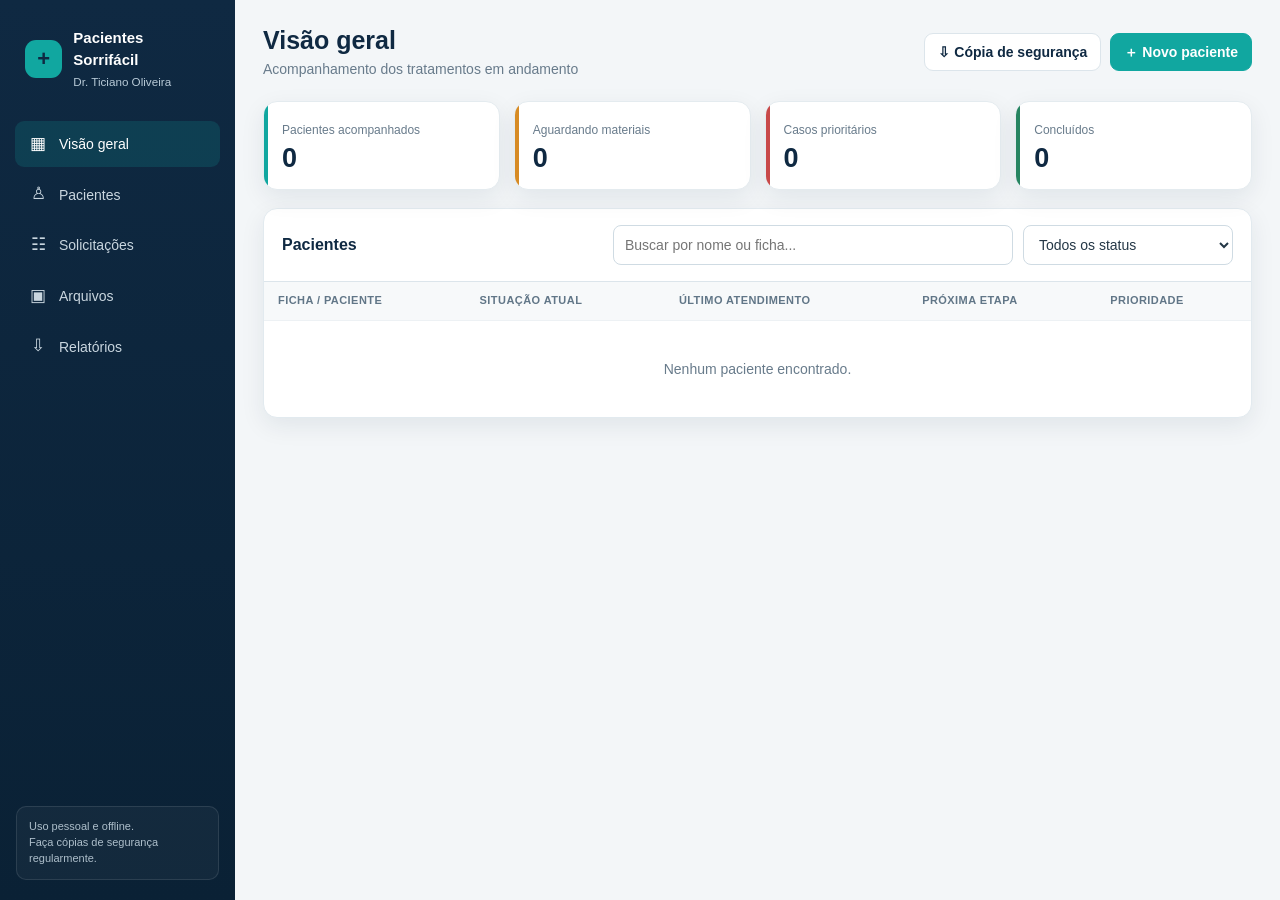
==== index.html @ cc0ac741 "Atualização Pastas separadas e organizadas" ====
<!DOCTYPE html>
<html lang="pt-BR">
<head>
  <meta charset="UTF-8">
  <meta name="viewport" content="width=device-width, initial-scale=1.0">
  <meta name="theme-color" content="#0f2942">
  <title>Pacientes Sorrifácil</title>
  <link rel="stylesheet" href="./css/style.css">
</head>
<body>
  <div class="app">
    <aside class="sidebar" id="sidebar">
      <div class="brand">
        <div class="brand-mark">+</div>
        <div><strong>Pacientes Sorrifácil</strong><small>Dr. Ticiano Oliveira</small></div>
      </div>
      <nav class="nav">
        <button class="active" data-view="dashboard"><span class="icon">▦</span> Visão geral</button>
        <button data-view="patients"><span class="icon">♙</span> Pacientes</button>
        <button data-view="requests"><span class="icon">☷</span> Solicitações</button>
        <button data-view="files"><span class="icon">▣</span> Arquivos</button>
        <button data-view="reports"><span class="icon">⇩</span> Relatórios</button>
      </nav>
      <div class="side-note">Uso pessoal e offline.<br>Faça cópias de segurança regularmente.</div>
    </aside>

    <main>
      <section class="view active" id="view-dashboard">
        <header class="topbar">
          <div style="display:flex;gap:11px;align-items:center">
            <button class="btn mobile-menu" onclick="toggleMenu()">☰</button>
            <div><h1>Visão geral</h1><p class="subtitle">Acompanhamento dos tratamentos em andamento</p></div>
          </div>
          <div class="actions">
            <button class="btn" onclick="downloadBackup()">⇩ Cópia de segurança</button>
            <button class="btn primary" onclick="openPatientModal()">＋ Novo paciente</button>
          </div>
        </header>
        <div class="metrics" id="metrics"></div>
        <section class="panel">
          <div class="panel-head">
            <h2>Pacientes</h2>
            <div class="toolbar">
              <input id="dashboardSearch" placeholder="Buscar por nome ou ficha..." oninput="renderDashboardTable()">
              <select id="dashboardFilter" onchange="renderDashboardTable()">
                <option value="">Todos os status</option>
                <option>Aguardando avaliação</option>
                <option>Prontuário incompleto</option>
                <option>Aguardando exames</option>
                <option>Aguardando material</option>
                <option>Aguardando autorização</option>
                <option>Tratamento em andamento</option>
                <option>Tratamento suspenso</option>
                <option>Tratamento concluído</option>
                <option>Encaminhado</option>
              </select>
            </div>
          </div>
          <div class="table-wrap"><table>
            <thead><tr><th>Ficha / Paciente</th><th>Situação atual</th><th>Último atendimento</th><th>Próxima etapa</th><th>Prioridade</th></tr></thead>
            <tbody id="dashboardBody"></tbody>
          </table></div>
        </section>
      </section>

      <section class="view" id="view-patients">
        <header class="topbar">
          <div style="display:flex;gap:11px;align-items:center">
            <button class="btn mobile-menu" onclick="toggleMenu()">☰</button>
            <div><h1>Pacientes</h1><p class="subtitle">Cadastros e tratamentos acompanhados</p></div>
          </div>
          <button class="btn primary" onclick="openPatientModal()">＋ Novo paciente</button>
        </header>
        <section class="panel">
          <div class="panel-head">
            <h2>Lista completa</h2>
            <div class="toolbar">
              <input id="patientSearch" placeholder="Buscar por nome ou ficha..." oninput="renderPatients()">
              <select id="patientFilter" onchange="renderPatients()">
                <option value="">Todos os status</option>
                <option>Aguardando avaliação</option><option>Prontuário incompleto</option>
                <option>Aguardando exames</option><option>Aguardando material</option>
                <option>Aguardando autorização</option><option>Tratamento em andamento</option>
                <option>Tratamento suspenso</option><option>Tratamento concluído</option><option>Encaminhado</option>
              </select>
            </div>
          </div>
          <div class="table-wrap"><table>
            <thead><tr><th>Ficha</th><th>Paciente</th><th>Status</th><th>Último atendimento</th><th>Prioridade</th><th></th></tr></thead>
            <tbody id="patientsBody"></tbody>
          </table></div>
        </section>
      </section>

      <section class="view" id="view-requests">
        <header class="topbar">
          <div style="display:flex;gap:11px;align-items:center">
            <button class="btn mobile-menu" onclick="toggleMenu()">☰</button>
            <div><h1>Solicitações</h1><p class="subtitle">Materiais, componentes e exames pendentes</p></div>
          </div>
          <button class="btn navy" onclick="exportMaterialsWord()">⇩ Exportar para Word</button>
        </header>
        <div class="cards-grid" id="requestsGrid"></div>
      </section>

      <section class="view" id="view-files">
        <header class="topbar">
          <div style="display:flex;gap:11px;align-items:center">
            <button class="btn mobile-menu" onclick="toggleMenu()">☰</button>
            <div><h1>Arquivos</h1><p class="subtitle">Imagens, vídeos e documentos anexados</p></div>
          </div>
        </header>
        <div class="notice">Os anexos ficam guardados somente neste navegador. Inclua-os na cópia de segurança antes de trocar de computador ou limpar o navegador.</div>
        <div class="files-grid" id="allFilesGrid"></div>
      </section>

      <section class="view" id="view-reports">
        <header class="topbar">
          <div style="display:flex;gap:11px;align-items:center">
            <button class="btn mobile-menu" onclick="toggleMenu()">☰</button>
            <div><h1>Relatórios</h1><p class="subtitle">Documentos para acompanhamento da central</p></div>
          </div>
        </header>
        <div class="report-options">
          <article class="report-card"><h3>Relatório geral</h3><p>Todos os pacientes, evoluções, solicitações e pendências.</p><button class="btn navy" onclick="exportGeneralWord()">Gerar Word</button></article>
          <article class="report-card"><h3>Materiais e solicitações</h3><p>Lista consolidada por paciente para encaminhar à central.</p><button class="btn navy" onclick="exportMaterialsWord()">Gerar Word</button></article>
          <article class="report-card"><h3>Prontuários incompletos</h3><p>Pacientes com ficha ausente, incompleta ou informação a confirmar.</p><button class="btn navy" onclick="exportIncompleteWord()">Gerar Word</button></article>
          <article class="report-card"><h3>Cópia de segurança</h3><p>Salva pacientes, evoluções e anexos em um arquivo para restauração.</p><div class="actions"><button class="btn" onclick="downloadBackup()">Baixar cópia</button><button class="btn" onclick="document.getElementById('restoreInput').click()">Restaurar</button></div></article>
        </div>
        <input id="restoreInput" type="file" accept=".json,application/json" hidden onchange="restoreBackup(event)">
      </section>

      <section class="view" id="view-patient-detail">
        <header class="topbar">
          <div style="display:flex;gap:11px;align-items:center">
            <button class="btn" onclick="showView('patients')">← Voltar</button>
            <div><h1>Ficha do paciente</h1><p class="subtitle">Histórico e acompanhamento individual</p></div>
          </div>
        </header>
        <div id="patientDetail"></div>
      </section>
    </main>
  </div>

  <dialog id="patientModal">
    <form id="patientForm" onsubmit="savePatient(event)">
      <div class="modal-head"><h2 id="patientModalTitle">Novo paciente</h2><button type="button" class="close" onclick="closeDialog('patientModal')">×</button></div>
      <div class="modal-body">
        <input type="hidden" id="patientId">
        <div class="form-grid">
          <div class="field"><label>Número da ficha</label><input id="patientRecord" required></div>
          <div class="field"><label>Nome completo</label><input id="patientName" required></div>
          <div class="field"><label>Telefone (opcional)</label><input id="patientPhone"></div>
          <div class="field"><label>Prioridade</label><select id="patientPriority"><option>Baixa</option><option selected>Média</option><option>Alta</option></select></div>
          <div class="field"><label>Situação atual</label><select id="patientStatus">
            <option>Aguardando avaliação</option><option>Prontuário incompleto</option><option>Aguardando exames</option>
            <option>Aguardando material</option><option>Aguardando autorização</option><option>Tratamento em andamento</option>
            <option>Tratamento suspenso</option><option>Tratamento concluído</option><option>Encaminhado</option>
          </select></div>
          <div class="field"><label>Profissional anterior (opcional)</label><input id="patientPreviousProfessional"></div>
          <div class="field full"><label>Próxima etapa</label><input id="patientNextStep"></div>
          <div class="field full"><label>Observações gerais</label><textarea id="patientNotes"></textarea></div>
          <div class="field full"><label>Link para prontuário digital (opcional)</label><input id="patientLink" type="url"></div>
        </div>
      </div>
      <div class="modal-foot"><button type="button" class="btn" onclick="closeDialog('patientModal')">Cancelar</button><button class="btn primary" type="submit">Salvar paciente</button></div>
    </form>
  </dialog>

  <dialog id="evolutionModal">
    <form id="evolutionForm" onsubmit="saveEvolution(event)">
      <div class="modal-head"><h2 id="evolutionModalTitle">Nova evolução</h2><button type="button" class="close" onclick="closeDialog('evolutionModal')">×</button></div>
      <div class="modal-body">
        <input type="hidden" id="evolutionPatientId">
        <input type="hidden" id="evolutionId">
        <div class="form-grid">
          <div class="field"><label>Data do atendimento</label><input id="evolutionDate" type="date" required></div>
          <div class="field"><label>Profissional / encaminhamento</label><input id="evolutionProfessional"></div>
          <div class="field full"><label>O que foi feito</label><textarea id="evolutionDone" required></textarea></div>
          <div class="field full"><label>O que precisa ser solicitado</label><textarea id="evolutionRequest"></textarea></div>
          <div class="field full"><label>O que falta fazer</label><textarea id="evolutionPending"></textarea></div>
          <div class="field full"><label>Observações</label><textarea id="evolutionNotes"></textarea></div>
          <div class="field"><label>Atualizar situação</label><select id="evolutionStatus">
            <option>Aguardando avaliação</option><option>Prontuário incompleto</option><option>Aguardando exames</option>
            <option>Aguardando material</option><option>Aguardando autorização</option><option>Tratamento em andamento</option>
            <option>Tratamento suspenso</option><option>Tratamento concluído</option><option>Encaminhado</option>
          </select></div>
          <div class="field"><label>Atualizar próxima etapa</label><input id="evolutionNextStep"></div>
        </div>
      </div>
      <div class="modal-foot"><button type="button" class="btn" onclick="closeDialog('evolutionModal')">Cancelar</button><button class="btn primary" id="evolutionSubmitButton" type="submit">Salvar evolução</button></div>
    </form>
  </dialog>

  <dialog id="fileModal">
    <form id="fileForm" onsubmit="saveAttachment(event)">
      <div class="modal-head"><h2>Adicionar arquivo</h2><button type="button" class="close" onclick="closeDialog('fileModal')">×</button></div>
      <div class="modal-body">
        <input type="hidden" id="filePatientId">
        <div class="form-grid">
          <div class="field full"><label>Arquivos</label><input id="fileInput" type="file" accept="image/*,video/*,.pdf,.doc,.docx" multiple required></div>
          <div class="field"><label>Data</label><input id="fileDate" type="date" required></div>
          <div class="field"><label>Descrição</label><input id="fileDescription" placeholder="Ex.: Fotografia clínica inicial"></div>
        </div>
        <p class="muted">Você pode selecionar vários arquivos de uma só vez. A data e a descrição informadas serão aplicadas a todos; se a descrição ficar vazia, será usado o nome de cada arquivo. Vídeos muito grandes podem exceder o espaço disponível no navegador.</p>
      </div>
      <div class="modal-foot"><button type="button" class="btn" onclick="closeDialog('fileModal')">Cancelar</button><button class="btn primary" type="submit">Salvar arquivo</button></div>
    </form>
  </dialog>

  <dialog id="viewerModal" class="viewer-dialog" onclose="closeAttachmentViewer()">
    <div class="modal-head">
      <h2 id="viewerTitle">Visualizar arquivo</h2>
      <div class="viewer-toolbar" id="viewerToolbar">
        <button type="button" class="viewer-tool" onclick="changeImageZoom(-0.15)" title="Reduzir imagem">−</button>
        <span class="viewer-zoom-label" id="viewerZoomLabel">100%</span>
        <button type="button" class="viewer-tool" onclick="changeImageZoom(0.15)" title="Ampliar imagem">+</button>
        <button type="button" class="viewer-tool" onclick="fitViewerImage()" title="Ajustar a imagem ao popup">Ajustar</button>
        <button type="button" class="viewer-tool" onclick="setImageZoom(1)" title="Mostrar no tamanho original">100%</button>
      </div>
      <button type="button" class="close" onclick="closeDialog('viewerModal')">×</button>
    </div>
    <div class="modal-body"><div class="viewer-content" id="viewerContent"></div></div>
  </dialog>

  <dialog id="reportPreviewModal" class="report-preview-dialog" onclose="clearReportPreview()">
    <div class="modal-head">
      <h2 id="reportPreviewTitle">Visualizar relatório</h2>
      <div class="report-preview-actions">
        <button type="button" class="btn primary" onclick="downloadPreviewedWord()">Baixar Word</button>
        <button type="button" class="btn" onclick="printPreviewedReport()">Imprimir</button>
      </div>
      <button type="button" class="close" onclick="closeDialog('reportPreviewModal')">×</button>
    </div>
    <div class="report-preview-body">
      <iframe id="reportPreviewFrame" class="report-preview-frame" title="Pré-visualização do relatório"></iframe>
    </div>
  </dialog>

  <div class="toast" id="toast"></div>

  <script src="./js/script.js"></script>
</body>
</html>
---- css/style.css ----
:root {
  --navy: #0f2942;
  --navy-2: #163a59;
  --teal: #11a7a0;
  --teal-soft: #e8f7f5;
  --bg: #f3f6f8;
  --card: #ffffff;
  --text: #243746;
  --muted: #687b8b;
  --line: #dce5eb;
  --danger: #c84949;
  --warning: #d78b24;
  --success: #278561;
  --shadow: 0 8px 25px rgba(15, 41, 66, .08);
  --radius: 14px;
}

* { box-sizing: border-box; }
body {
  margin: 0;
  min-height: 100vh;
  color: var(--text);
  background: var(--bg);
  font: 14px/1.45 Inter, "Segoe UI", Arial, sans-serif;
}
button, input, select, textarea { font: inherit; }
button { cursor: pointer; }
.app { min-height: 100vh; display: grid; grid-template-columns: 235px 1fr; }
.sidebar {
  position: sticky;
  top: 0;
  height: 100vh;
  padding: 24px 15px;
  color: #fff;
  background: linear-gradient(180deg, var(--navy), #0a2135);
}
.brand { display: flex; align-items: center; gap: 11px; padding: 3px 10px 26px; }
.brand-mark {
  width: 38px; height: 38px; display: grid; place-items: center;
  border-radius: 11px; color: var(--navy); background: var(--teal);
  font-size: 22px; font-weight: 900;
}
.brand strong { display: block; font-size: 15px; }
.brand small { color: #b8cad7; }
.nav button {
  width: 100%; display: flex; align-items: center; gap: 11px;
  padding: 11px 13px; margin: 4px 0; border: 0; border-radius: 9px;
  color: #c9d6df; background: transparent; text-align: left;
}
.nav button:hover, .nav button.active { color: #fff; background: rgba(17,167,160,.18); }
.nav .icon { width: 20px; text-align: center; font-size: 17px; }
.side-note {
  position: absolute; left: 16px; right: 16px; bottom: 20px;
  padding: 12px; border: 1px solid rgba(255,255,255,.1); border-radius: 10px;
  color: #aebfcb; background: rgba(255,255,255,.04); font-size: 11px;
}
main { min-width: 0; padding: 25px 28px 50px; }
.topbar { display: flex; align-items: center; justify-content: space-between; gap: 18px; margin-bottom: 22px; }
h1 { margin: 0; color: var(--navy); font-size: 25px; line-height: 1.2; }
.subtitle { margin: 4px 0 0; color: var(--muted); }
.actions { display: flex; gap: 9px; flex-wrap: wrap; }
.btn {
  display: inline-flex; align-items: center; justify-content: center; gap: 7px;
  min-height: 38px; padding: 8px 13px; border: 1px solid var(--line);
  border-radius: 9px; color: var(--navy); background: #fff; font-weight: 650;
}
.btn:hover { border-color: #9fb5c4; }
.btn.primary { color: #fff; border-color: var(--teal); background: var(--teal); }
.btn.navy { color: #fff; border-color: var(--navy); background: var(--navy); }
.btn.danger { color: var(--danger); border-color: #efcaca; }
.btn.small { min-height: 31px; padding: 5px 9px; font-size: 12px; }
.metrics { display: grid; grid-template-columns: repeat(4, minmax(0,1fr)); gap: 14px; margin-bottom: 18px; }
.metric {
  position: relative; overflow: hidden; padding: 17px 18px;
  border: 1px solid #e4ebef; border-radius: var(--radius); background: var(--card); box-shadow: var(--shadow);
}
.metric::after {
  content: ""; position: absolute; inset: 0 auto 0 0; width: 4px; background: var(--teal);
}
.metric.warning::after { background: var(--warning); }
.metric.danger::after { background: var(--danger); }
.metric.success::after { background: var(--success); }
.metric span { color: var(--muted); font-size: 12px; }
.metric strong { display: block; margin-top: 5px; color: var(--navy); font-size: 27px; line-height: 1; }
.panel { border: 1px solid #e2eaef; border-radius: var(--radius); background: var(--card); box-shadow: var(--shadow); }
.panel-head { display: flex; align-items: center; justify-content: space-between; gap: 12px; padding: 16px 18px; border-bottom: 1px solid var(--line); }
.panel-head h2 { margin: 0; color: var(--navy); font-size: 16px; }
.toolbar { display: grid; grid-template-columns: minmax(220px,1fr) 210px; gap: 10px; width: min(620px, 100%); }
input, select, textarea {
  width: 100%; border: 1px solid #cfdbe3; border-radius: 8px; outline: none;
  padding: 9px 11px; color: var(--text); background: #fff;
}
textarea { min-height: 84px; resize: vertical; }
input:focus, select:focus, textarea:focus { border-color: var(--teal); box-shadow: 0 0 0 3px rgba(17,167,160,.11); }
.table-wrap { overflow-x: auto; }
table { width: 100%; border-collapse: collapse; }
th { padding: 11px 14px; color: #617687; background: #f7f9fa; font-size: 11px; text-align: left; text-transform: uppercase; letter-spacing: .04em; }
td { padding: 13px 14px; border-top: 1px solid #edf1f4; vertical-align: middle; }
tbody tr:hover { background: #fbfdfd; }
.patient-link { padding: 0; border: 0; color: var(--navy); background: transparent; font-weight: 750; text-align: left; }
.patient-link:hover { color: var(--teal); }
.muted { color: var(--muted); }
.badge { display: inline-block; padding: 4px 8px; border-radius: 999px; font-size: 11px; font-weight: 750; white-space: nowrap; }
.status-waiting { color: #8a5c18; background: #fff1d9; }
.status-progress { color: #176963; background: var(--teal-soft); }
.status-incomplete { color: #9c3f3f; background: #fde8e8; }
.status-forwarded { color: #485f95; background: #e9eefb; }
.status-done { color: #246e52; background: #e6f4ed; }
.priority-high { color: #a83b3b; background: #fde7e7; }
.priority-medium { color: #8a5c18; background: #fff1d9; }
.priority-low { color: #246e52; background: #e6f4ed; }
.empty { padding: 38px 20px; color: var(--muted); text-align: center; }
.view { display: none; }
.view.active { display: block; }
.cards-grid { display: grid; grid-template-columns: repeat(3,minmax(0,1fr)); gap: 14px; }
.simple-card { padding: 17px; border: 1px solid var(--line); border-radius: 12px; background: #fff; }
.simple-card h3 { margin: 0 0 8px; color: var(--navy); font-size: 15px; }
.simple-card p { margin: 5px 0; color: var(--muted); }
.patient-header {
  display: grid; grid-template-columns: 1fr auto; gap: 18px; padding: 19px;
  border-radius: var(--radius); color: #fff; background: linear-gradient(125deg,var(--navy),var(--navy-2));
}
.patient-header h2 { margin: 0 0 4px; font-size: 22px; }
.patient-header p { margin: 3px 0; color: #c8d8e3; }
.tabs { display: flex; gap: 4px; margin: 16px 0; padding: 4px; width: fit-content; border-radius: 10px; background: #e7edf1; }
.tabs button { padding: 8px 13px; border: 0; border-radius: 7px; color: var(--muted); background: transparent; }
.tabs button.active { color: var(--navy); background: #fff; font-weight: 750; box-shadow: 0 2px 8px rgba(15,41,66,.09); }
.tab-pane { display: none; }
.tab-pane.active { display: block; }
.timeline { position: relative; padding: 5px 0 5px 24px; }
.timeline::before { content: ""; position: absolute; top: 8px; bottom: 8px; left: 7px; width: 2px; background: #cfe5e3; }
.event { position: relative; margin-bottom: 13px; padding: 16px; border: 1px solid var(--line); border-radius: 12px; background: #fff; }
.event::before { content: ""; position: absolute; left: -22px; top: 20px; width: 11px; height: 11px; border: 3px solid var(--bg); border-radius: 50%; background: var(--teal); }
.event-head { display: flex; justify-content: space-between; gap: 12px; margin-bottom: 11px; }
.event-grid { display: grid; grid-template-columns: repeat(3,minmax(0,1fr)); gap: 12px; }
.event-grid h4 { margin: 0 0 4px; color: var(--muted); font-size: 11px; text-transform: uppercase; }
.event-grid p { margin: 0; white-space: pre-line; }
.files-grid { display: grid; grid-template-columns: repeat(4,minmax(0,1fr)); gap: 12px; }
.file-card { overflow: hidden; border: 1px solid var(--line); border-radius: 11px; background: #fff; }
.file-preview { height: 125px; display: grid; place-items: center; color: var(--muted); background: #eef3f6; font-size: 35px; overflow: hidden; }
.file-preview img, .file-preview video { width: 100%; height: 100%; object-fit: cover; }
.file-info { padding: 10px; }
.file-info strong { display: block; overflow: hidden; text-overflow: ellipsis; white-space: nowrap; }
.file-info small { color: var(--muted); }
.viewer-dialog { width: min(1100px, calc(100vw - 28px)); height: min(820px, calc(100vh - 28px)); overflow: hidden; }
.viewer-dialog .modal-body { height: calc(100% - 58px); padding: 0; overflow: auto; background: #101b25; }
.viewer-content { min-width: 100%; min-height: 100%; display: grid; place-items: center; }
.viewer-content img { display: block; max-width: none; max-height: none; object-fit: contain; }
.viewer-content video { display: block; max-width: 100%; max-height: 100%; object-fit: contain; }
.viewer-content iframe { width: 100%; height: 100%; border: 0; background: #fff; }
.viewer-toolbar { display: none; align-items: center; gap: 6px; margin-left: auto; margin-right: 12px; }
.viewer-toolbar.visible { display: flex; }
.viewer-tool {
  min-width: 36px; height: 32px; padding: 0 9px; border: 1px solid rgba(255,255,255,.3);
  border-radius: 7px; color: #fff; background: rgba(255,255,255,.1); font-weight: 750;
}
.viewer-tool:hover { background: rgba(255,255,255,.2); }
.viewer-zoom-label { min-width: 48px; color: #dce8ef; font-size: 12px; text-align: center; }
.viewer-unavailable { max-width: 520px; padding: 30px; border-radius: 14px; color: #fff; text-align: center; background: #203447; }
.viewer-unavailable p { color: #d4e1e9; }
.report-preview-dialog { width: min(1120px, calc(100vw - 28px)); height: min(860px, calc(100vh - 28px)); overflow: hidden; }
.report-preview-dialog .modal-head { gap: 12px; }
.report-preview-actions { display: flex; align-items: center; gap: 8px; margin-left: auto; }
.report-preview-actions .btn { white-space: nowrap; }
.report-preview-body { height: calc(100% - 66px); padding: 14px; overflow: hidden; background: #dfe5e9; }
.report-preview-frame { width: 100%; height: 100%; border: 0; border-radius: 8px; background: #fff; box-shadow: 0 5px 22px rgba(15,41,66,.16); }
.form-grid { display: grid; grid-template-columns: repeat(2,minmax(0,1fr)); gap: 13px; }
.field.full { grid-column: 1 / -1; }
label { display: block; margin-bottom: 5px; color: #496172; font-size: 12px; font-weight: 700; }
dialog {
  width: min(760px, calc(100vw - 28px)); max-height: calc(100vh - 36px); overflow: auto;
  padding: 0; border: 0; border-radius: 15px; box-shadow: 0 30px 80px rgba(5,23,37,.35);
}
dialog::backdrop { background: rgba(4,21,34,.58); backdrop-filter: blur(2px); }
.modal-head { display: flex; justify-content: space-between; align-items: center; padding: 17px 20px; color: #fff; background: var(--navy); }
.modal-head h2 { margin: 0; font-size: 17px; }
.close { border: 0; color: #fff; background: transparent; font-size: 23px; }
.modal-body { padding: 19px 20px; }
.modal-foot { display: flex; justify-content: flex-end; gap: 9px; padding: 14px 20px; border-top: 1px solid var(--line); background: #f8fafb; }
.report-options { display: grid; grid-template-columns: repeat(2,minmax(0,1fr)); gap: 14px; }
.report-card { padding: 18px; border: 1px solid var(--line); border-radius: 12px; background: #fff; }
.report-card h3 { margin: 0 0 7px; color: var(--navy); }
.report-card p { min-height: 42px; color: var(--muted); }
.notice { margin-bottom: 14px; padding: 12px 14px; border: 1px solid #bce4df; border-radius: 10px; color: #176963; background: var(--teal-soft); }
.toast {
  position: fixed; z-index: 100; right: 22px; bottom: 22px; max-width: 380px;
  padding: 12px 16px; border-radius: 10px; color: #fff; background: var(--navy);
  box-shadow: 0 15px 40px rgba(0,0,0,.25); transform: translateY(90px); opacity: 0; transition: .25s;
}
.toast.show { transform: translateY(0); opacity: 1; }
.mobile-menu { display: none; }
@media (max-width: 980px) {
  .app { grid-template-columns: 1fr; }
  .sidebar { position: fixed; z-index: 50; left: -250px; width: 235px; transition: .25s; }
  .sidebar.open { left: 0; }
  main { padding: 18px; }
  .mobile-menu { display: inline-flex; }
  .metrics { grid-template-columns: repeat(2,1fr); }
  .cards-grid { grid-template-columns: repeat(2,1fr); }
  .files-grid { grid-template-columns: repeat(3,1fr); }
}
@media (max-width: 680px) {
  .topbar, .panel-head { align-items: flex-start; flex-direction: column; }
  .metrics, .cards-grid, .event-grid, .form-grid, .report-options { grid-template-columns: 1fr; }
  .toolbar { grid-template-columns: 1fr; }
  .files-grid { grid-template-columns: repeat(2,1fr); }
  .field.full { grid-column: auto; }
  .patient-header { grid-template-columns: 1fr; }
  .actions { width: 100%; }
  .actions .btn { flex: 1; }
  main { padding: 14px; }
  .report-preview-dialog .modal-head { align-items: flex-start; flex-wrap: wrap; }
  .report-preview-actions { width: 100%; margin-left: 0; }
  .report-preview-actions .btn { flex: 1; }
  .report-preview-body { height: calc(100% - 112px); padding: 8px; }
}
@media print {
  .sidebar, .topbar .actions, .tabs, .btn { display: none !important; }
  .app { display: block; }
  main { padding: 0; }
  .panel, .event { box-shadow: none; }
}
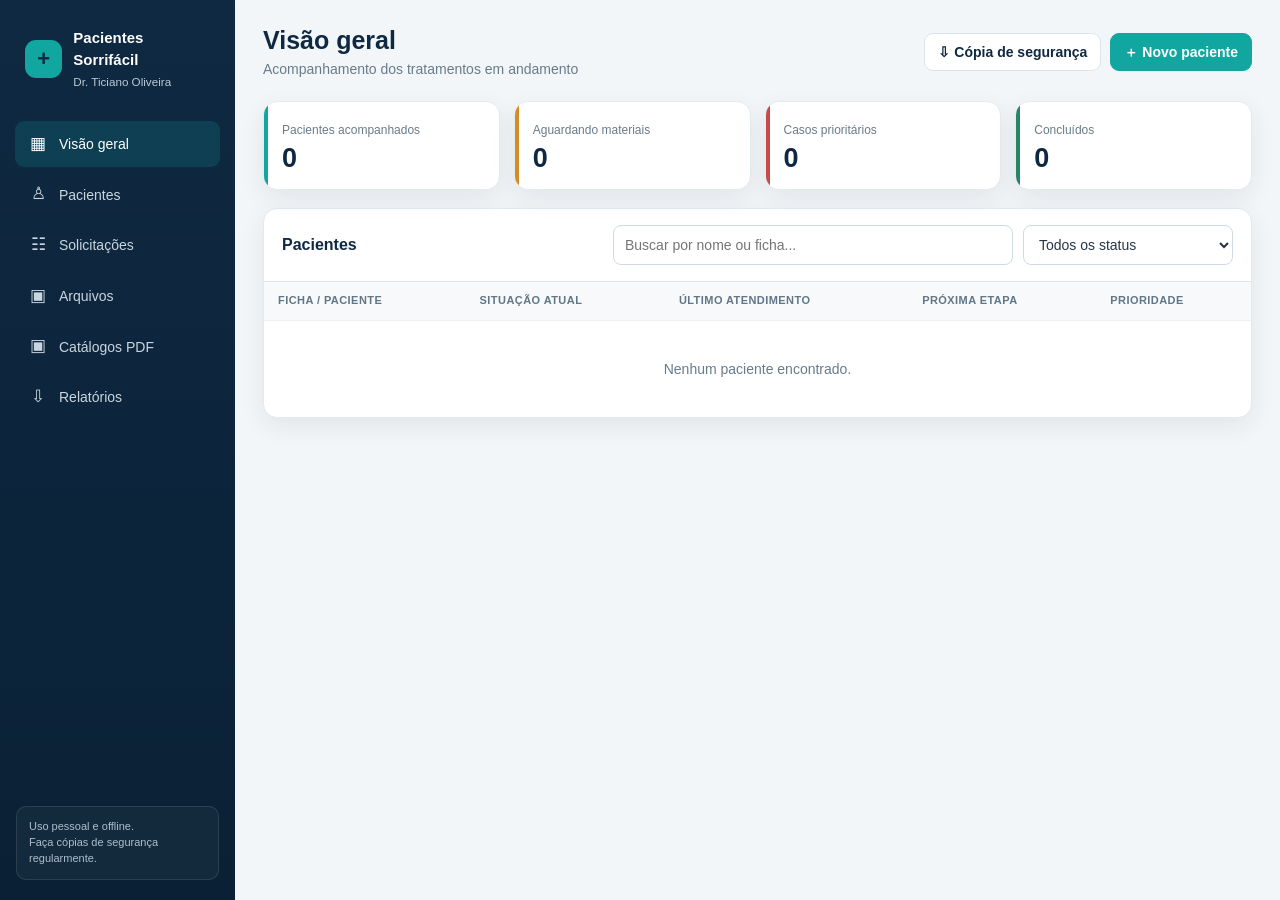
==== commit 7f92b845: "melhorias melhorias no salvamento e nos pdfs" ====
--- a/index.html
+++ b/index.html
@@ -19,6 +19,7 @@
         <button data-view="patients"><span class="icon">♙</span> Pacientes</button>
         <button data-view="requests"><span class="icon">☷</span> Solicitações</button>
         <button data-view="files"><span class="icon">▣</span> Arquivos</button>
+        <button data-view="catalogs"><span class="icon">▣</span> Catálogos PDF</button>
         <button data-view="reports"><span class="icon">⇩</span> Relatórios</button>
       </nav>
       <div class="side-note">Uso pessoal e offline.<br>Faça cópias de segurança regularmente.</div>
@@ -114,6 +115,15 @@
         <div class="files-grid" id="allFilesGrid"></div>
       </section>
 
+      <section class="view" id="view-catalogs">
+        <header class="topbar"><div><h1>Catálogos PDF</h1><p class="subtitle">Consulta offline de implantes e componentes</p></div>
+          <button class="btn primary" onclick="document.getElementById('catalogInput').click()">＋ Adicionar PDFs</button></header>
+        <input id="catalogInput" type="file" accept="application/pdf,.pdf" multiple hidden onchange="addCatalogs(event)">
+        <section class="panel catalog-panel"><label for="catalogSearch">Buscar catálogo pelo nome</label><input id="catalogSearch" placeholder="Ex.: Neodent, Singular, Epikut…" oninput="renderCatalogs()">
+          <p class="muted">Abra os catálogos desejados para comparar lado a lado. Para buscar códigos ou palavras dentro de um PDF, clique no leitor e use a lupa dele ou Ctrl + F. Se a busca não aparecer, use “Abrir em aba” e Ctrl + F nessa aba. PDFs digitalizados como imagem precisam de OCR.</p>
+          <div id="catalogList"></div></section><div id="catalogReaders" class="catalog-readers"></div>
+      </section>
+
       <section class="view" id="view-reports">
         <header class="topbar">
           <div style="display:flex;gap:11px;align-items:center">
@@ -121,7 +131,12 @@
             <div><h1>Relatórios</h1><p class="subtitle">Documentos para acompanhamento da central</p></div>
           </div>
         </header>
-        <div class="report-options">
+        <section class="panel catalog-panel"><h2>Pasta de dados</h2>
+          <p>Conecte a pasta onde guarda os backups. O sistema lê o JSON mais recente ao conectar e ao reabrir com permissão, e grava os dados em <strong>dados-sorrifacil.json</strong>, com PDFs e anexos na subpasta <strong>arquivos-sorrifacil</strong>. Mantenha ambos juntos.</p>
+          <div class="actions"><button class="btn primary" onclick="connectDataFolder()">Conectar / autorizar pasta</button><button class="btn" onclick="changeDataFolder()">Trocar pasta</button><button class="btn" onclick="reloadFolderData()">Carregar dados da pasta</button><button class="btn" onclick="saveFolderNow()">Salvar agora na pasta</button><button class="btn danger" onclick="disconnectDataFolder()">Desconectar</button></div>
+          <p id="folderStatus" role="status" aria-live="polite">Sem pasta conectada. Os dados continuam salvos neste navegador.</p>
+          <p class="muted">A permissão depende do navegador. Quando for solicitada novamente, clique em Conectar / autorizar pasta. Use um computador por vez; o Seafile sincroniza o arquivo, mas não mescla edições simultâneas.</p>
+        </section><div class="report-options">
           <article class="report-card"><h3>Relatório geral</h3><p>Todos os pacientes, evoluções, solicitações e pendências.</p><button class="btn navy" onclick="exportGeneralWord()">Gerar Word</button></article>
           <article class="report-card"><h3>Materiais e solicitações</h3><p>Lista consolidada por paciente para encaminhar à central.</p><button class="btn navy" onclick="exportMaterialsWord()">Gerar Word</button></article>
           <article class="report-card"><h3>Prontuários incompletos</h3><p>Pacientes com ficha ausente, incompleta ou informação a confirmar.</p><button class="btn navy" onclick="exportIncompleteWord()">Gerar Word</button></article>
@@ -240,5 +255,6 @@
   <div class="toast" id="toast"></div>
 
   <script src="./js/script.js"></script>
+  <script src="./js/offline-tools.js"></script>
 </body>
 </html>
--- a/css/style.css
+++ b/css/style.css
@@ -220,3 +220,13 @@
   main { padding: 0; }
   .panel, .event { box-shadow: none; }
 }
+
+/* Biblioteca de catálogos e conexão da pasta local. */
+.catalog-panel { padding: 20px; margin-bottom: 20px; }
+.catalog-item { display:flex; gap:12px; align-items:center; justify-content:space-between; padding:12px 0; border-bottom:1px solid var(--line); flex-wrap:wrap; }
+.catalog-readers { display:grid; grid-template-columns:repeat(auto-fit,minmax(min(100%,420px),1fr)); gap:16px; }
+.catalog-reader { background:white; border:1px solid var(--line); border-radius:12px; overflow:hidden; }
+.catalog-reader header { padding:12px; display:flex; flex-wrap:wrap; align-items:center; justify-content:space-between; gap:8px; }
+.catalog-reader iframe { width:100%; height:72vh; min-height:450px; border:0; }
+#folderStatus { color:var(--navy); overflow-wrap:anywhere; }
+@media print { .catalog-readers, #view-catalogs { display:none; } }
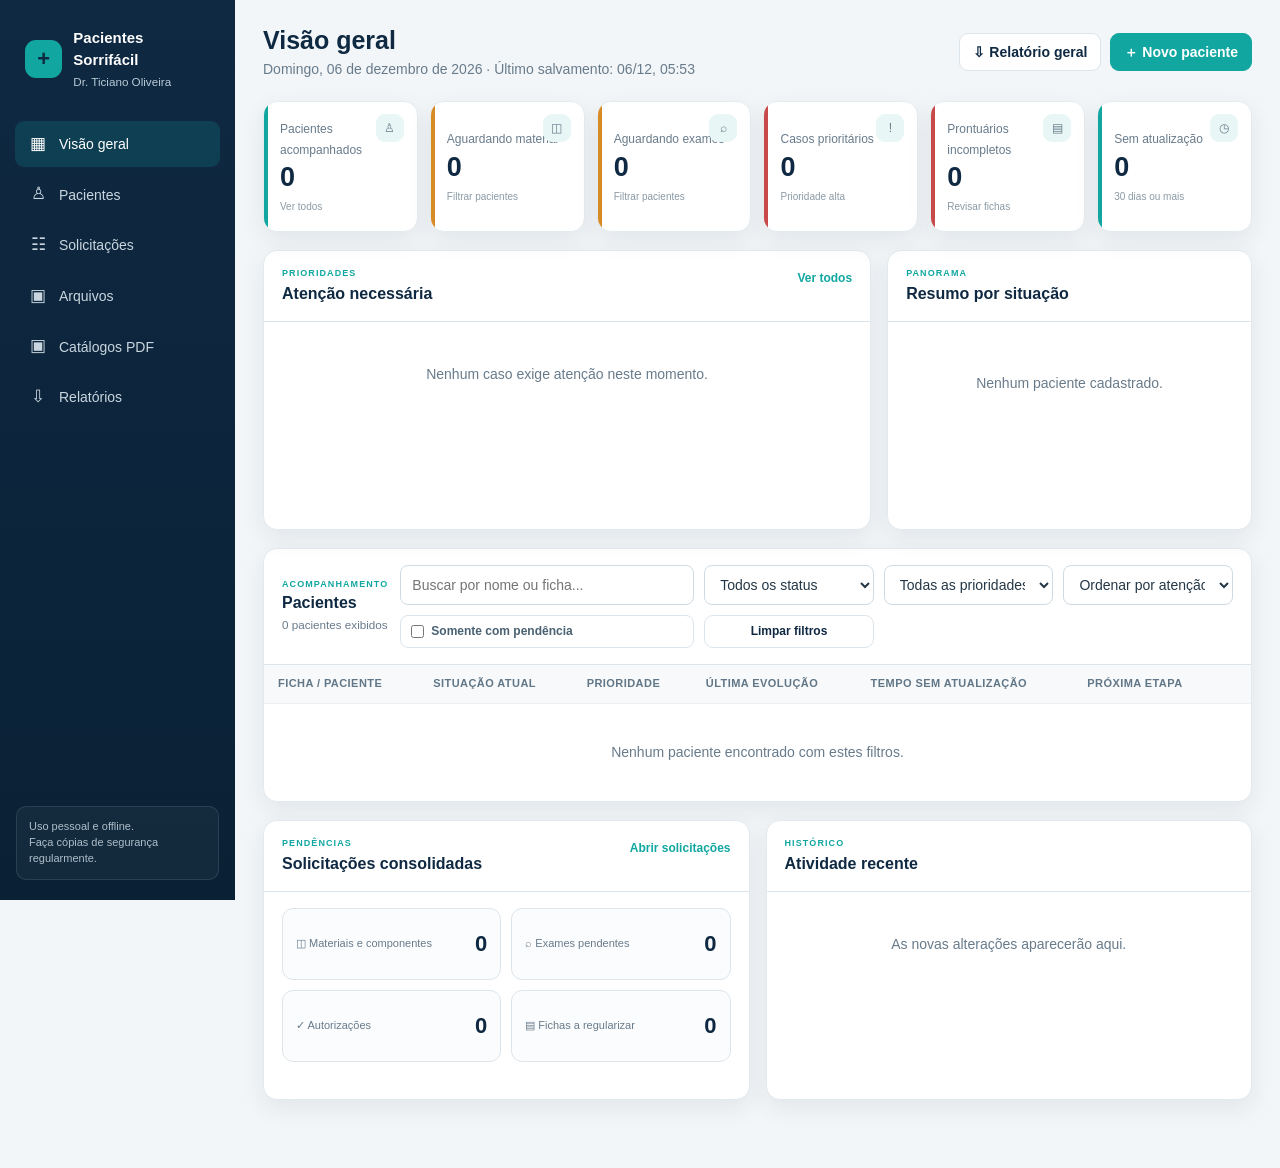
==== commit 8ea74579: "Mudanças na aba visão geral melhorias na apresentação da aba visão geral, painel mais completo e com" ====
--- a/index.html
+++ b/index.html
@@ -30,18 +30,28 @@
         <header class="topbar">
           <div style="display:flex;gap:11px;align-items:center">
             <button class="btn mobile-menu" onclick="toggleMenu()">☰</button>
-            <div><h1>Visão geral</h1><p class="subtitle">Acompanhamento dos tratamentos em andamento</p></div>
+            <div><h1>Visão geral</h1><p class="subtitle" id="dashboardSubtitle">Acompanhamento dos tratamentos em andamento</p></div>
           </div>
           <div class="actions">
-            <button class="btn" onclick="downloadBackup()">⇩ Cópia de segurança</button>
+            <button class="btn" onclick="exportGeneralWord()">⇩ Relatório geral</button>
             <button class="btn primary" onclick="openPatientModal()">＋ Novo paciente</button>
           </div>
         </header>
         <div class="metrics" id="metrics"></div>
+        <div class="dashboard-grid">
+          <section class="panel dashboard-card attention-card">
+            <div class="panel-head dashboard-section-head"><div><span class="eyebrow">Prioridades</span><h2>Atenção necessária</h2></div><button class="text-button" onclick="applyDashboardPreset('attention')">Ver todos</button></div>
+            <div id="attentionList" class="attention-list"></div>
+          </section>
+          <section class="panel dashboard-card">
+            <div class="panel-head dashboard-section-head"><div><span class="eyebrow">Panorama</span><h2>Resumo por situação</h2></div></div>
+            <div id="statusSummary" class="status-summary"></div>
+          </section>
+        </div>
         <section class="panel">
           <div class="panel-head">
-            <h2>Pacientes</h2>
-            <div class="toolbar">
+            <div><span class="eyebrow">Acompanhamento</span><h2>Pacientes</h2><small id="dashboardResultCount" class="muted"></small></div>
+            <div class="toolbar dashboard-toolbar">
               <input id="dashboardSearch" placeholder="Buscar por nome ou ficha..." oninput="renderDashboardTable()">
               <select id="dashboardFilter" onchange="renderDashboardTable()">
                 <option value="">Todos os status</option>
@@ -55,13 +65,27 @@
                 <option>Tratamento concluído</option>
                 <option>Encaminhado</option>
               </select>
+              <select id="dashboardPriority" onchange="renderDashboardTable()"><option value="">Todas as prioridades</option><option>Alta</option><option>Média</option><option>Baixa</option></select>
+              <select id="dashboardSort" onchange="renderDashboardTable()"><option value="attention">Ordenar por atenção</option><option value="oldest">Atualização mais antiga</option><option value="newest">Atualização mais recente</option><option value="name">Nome do paciente</option></select>
+              <label class="check-filter"><input id="dashboardPendingOnly" type="checkbox" onchange="renderDashboardTable()"> Somente com pendência</label>
+              <button class="btn small" onclick="clearDashboardFilters()">Limpar filtros</button>
             </div>
           </div>
           <div class="table-wrap"><table>
-            <thead><tr><th>Ficha / Paciente</th><th>Situação atual</th><th>Último atendimento</th><th>Próxima etapa</th><th>Prioridade</th></tr></thead>
+            <thead><tr><th>Ficha / Paciente</th><th>Situação atual</th><th>Prioridade</th><th>Última evolução</th><th>Tempo sem atualização</th><th>Próxima etapa</th><th></th></tr></thead>
             <tbody id="dashboardBody"></tbody>
           </table></div>
         </section>
+        <div class="dashboard-grid dashboard-bottom-grid">
+          <section class="panel dashboard-card">
+            <div class="panel-head dashboard-section-head"><div><span class="eyebrow">Pendências</span><h2>Solicitações consolidadas</h2></div><button class="text-button" onclick="showView('requests')">Abrir solicitações</button></div>
+            <div id="requestSummary" class="request-summary"></div>
+          </section>
+          <section class="panel dashboard-card">
+            <div class="panel-head dashboard-section-head"><div><span class="eyebrow">Histórico</span><h2>Atividade recente</h2></div></div>
+            <div id="recentActivity" class="activity-list"></div>
+          </section>
+        </div>
       </section>
 
       <section class="view" id="view-patients">
--- a/css/style.css
+++ b/css/style.css
@@ -69,11 +69,14 @@
 .btn.navy { color: #fff; border-color: var(--navy); background: var(--navy); }
 .btn.danger { color: var(--danger); border-color: #efcaca; }
 .btn.small { min-height: 31px; padding: 5px 9px; font-size: 12px; }
-.metrics { display: grid; grid-template-columns: repeat(4, minmax(0,1fr)); gap: 14px; margin-bottom: 18px; }
+.metrics { display: grid; grid-template-columns: repeat(6, minmax(0,1fr)); gap: 12px; margin-bottom: 18px; }
 .metric {
-  position: relative; overflow: hidden; padding: 17px 18px;
+  position: relative; overflow: hidden; min-height: 112px; padding: 16px;
   border: 1px solid #e4ebef; border-radius: var(--radius); background: var(--card); box-shadow: var(--shadow);
-}
+  text-align: left; transition: transform .18s ease, border-color .18s ease, box-shadow .18s ease;
+}
+.metric:hover { transform: translateY(-2px); border-color: #b7d9d6; box-shadow: 0 12px 30px rgba(15,41,66,.12); }
+.metric.active { border-color: var(--teal); box-shadow: 0 0 0 3px rgba(17,167,160,.11), var(--shadow); }
 .metric::after {
   content: ""; position: absolute; inset: 0 auto 0 0; width: 4px; background: var(--teal);
 }
@@ -82,10 +85,16 @@
 .metric.success::after { background: var(--success); }
 .metric span { color: var(--muted); font-size: 12px; }
 .metric strong { display: block; margin-top: 5px; color: var(--navy); font-size: 27px; line-height: 1; }
+.metric small { display: block; margin-top: 9px; color: #8a9aa6; font-size: 10px; }
+.metric-icon { position: absolute; right: 13px; top: 12px; display: grid; place-items: center; width: 28px; height: 28px; border-radius: 9px; color: var(--teal); background: var(--teal-soft); font-size: 15px; }
 .panel { border: 1px solid #e2eaef; border-radius: var(--radius); background: var(--card); box-shadow: var(--shadow); }
 .panel-head { display: flex; align-items: center; justify-content: space-between; gap: 12px; padding: 16px 18px; border-bottom: 1px solid var(--line); }
 .panel-head h2 { margin: 0; color: var(--navy); font-size: 16px; }
 .toolbar { display: grid; grid-template-columns: minmax(220px,1fr) 210px; gap: 10px; width: min(620px, 100%); }
+.dashboard-toolbar { grid-template-columns: minmax(220px,1.3fr) repeat(3,minmax(145px,.75fr)); width: min(980px,100%); }
+.dashboard-toolbar .check-filter { display: flex; align-items: center; gap: 7px; margin: 0; padding: 7px 10px; border: 1px solid var(--line); border-radius: 8px; background: #fff; white-space: nowrap; }
+.dashboard-toolbar .check-filter input { width: auto; margin: 0; accent-color: var(--teal); }
+.dashboard-toolbar .btn { white-space: nowrap; }
 input, select, textarea {
   width: 100%; border: 1px solid #cfdbe3; border-radius: 8px; outline: none;
   padding: 9px 11px; color: var(--text); background: #fff;
@@ -97,6 +106,7 @@
 th { padding: 11px 14px; color: #617687; background: #f7f9fa; font-size: 11px; text-align: left; text-transform: uppercase; letter-spacing: .04em; }
 td { padding: 13px 14px; border-top: 1px solid #edf1f4; vertical-align: middle; }
 tbody tr:hover { background: #fbfdfd; }
+thead th { position: sticky; top: 0; z-index: 2; }
 .patient-link { padding: 0; border: 0; color: var(--navy); background: transparent; font-weight: 750; text-align: left; }
 .patient-link:hover { color: var(--teal); }
 .muted { color: var(--muted); }
@@ -189,20 +199,71 @@
 }
 .toast.show { transform: translateY(0); opacity: 1; }
 .mobile-menu { display: none; }
+
+/* Visão geral acionável */
+.dashboard-grid { display: grid; grid-template-columns: minmax(0,1.25fr) minmax(330px,.75fr); gap: 16px; margin-bottom: 18px; }
+.dashboard-bottom-grid { margin-top: 18px; grid-template-columns: repeat(2,minmax(0,1fr)); }
+.dashboard-card { min-height: 280px; overflow: hidden; }
+.dashboard-section-head { align-items: flex-start; }
+.dashboard-section-head h2 { margin-top: 2px; }
+.eyebrow { display: block; color: var(--teal); font-size: 9px; font-weight: 850; letter-spacing: .12em; text-transform: uppercase; }
+.text-button { padding: 3px 0; border: 0; color: var(--teal); background: transparent; font-size: 12px; font-weight: 750; }
+.text-button:hover { color: var(--navy); }
+.attention-list, .activity-list { padding: 4px 18px 12px; }
+.attention-item { display: grid; grid-template-columns: 10px minmax(0,1fr) auto; gap: 11px; align-items: center; padding: 13px 0; border-bottom: 1px solid #edf2f4; }
+.attention-item:last-child { border-bottom: 0; }
+.attention-dot { width: 9px; height: 9px; border-radius: 50%; background: var(--warning); box-shadow: 0 0 0 4px #fff4df; }
+.attention-item.critical .attention-dot { background: var(--danger); box-shadow: 0 0 0 4px #fdeaea; }
+.attention-item strong, .activity-item strong { display: block; color: var(--navy); font-size: 13px; }
+.attention-item p { margin: 3px 0 0; color: var(--muted); font-size: 11px; }
+.attention-reasons { display: flex; flex-wrap: wrap; gap: 5px; margin-top: 6px; }
+.reason-chip { padding: 3px 6px; border-radius: 999px; color: #77521e; background: #fff2dd; font-size: 9px; font-weight: 750; }
+.reason-chip.critical { color: #973d3d; background: #fde9e9; }
+.status-summary { padding: 13px 18px 18px; }
+.status-row { margin-bottom: 13px; }
+.status-row-head { display: flex; justify-content: space-between; gap: 10px; margin-bottom: 5px; color: var(--muted); font-size: 11px; }
+.status-row-head button { padding: 0; border: 0; color: inherit; background: transparent; text-align: left; }
+.status-row-head strong { color: var(--navy); }
+.status-track { height: 8px; overflow: hidden; border-radius: 999px; background: #edf2f4; }
+.status-fill { height: 100%; min-width: 4px; border-radius: inherit; background: var(--teal); }
+.status-fill.waiting { background: #e2a143; }
+.status-fill.incomplete { background: #d76060; }
+.status-fill.done { background: #3b9b74; }
+.status-fill.forwarded { background: #7289bd; }
+.request-summary { display: grid; grid-template-columns: repeat(2,minmax(0,1fr)); gap: 10px; padding: 16px 18px 18px; }
+.request-summary button { display: flex; align-items: center; justify-content: space-between; gap: 10px; min-height: 72px; padding: 13px; border: 1px solid var(--line); border-radius: 11px; color: var(--text); background: #fbfcfd; text-align: left; }
+.request-summary button:hover { border-color: #a9d9d5; background: var(--teal-soft); }
+.request-summary span { color: var(--muted); font-size: 11px; }
+.request-summary strong { color: var(--navy); font-size: 22px; }
+.activity-item { display: grid; grid-template-columns: 31px minmax(0,1fr); gap: 10px; padding: 11px 0; border-bottom: 1px solid #edf2f4; }
+.activity-item:last-child { border-bottom: 0; }
+.activity-icon { display: grid; place-items: center; width: 29px; height: 29px; border-radius: 9px; color: var(--teal); background: var(--teal-soft); font-size: 13px; }
+.activity-item p { margin: 3px 0 0; color: var(--muted); font-size: 10px; }
+.age-badge { display: inline-flex; align-items: center; gap: 5px; padding: 4px 7px; border-radius: 7px; color: #536b7b; background: #eef3f6; font-size: 10px; font-weight: 750; white-space: nowrap; }
+.age-badge.warning { color: #8b5b17; background: #fff1d9; }
+.age-badge.danger { color: #9d3c3c; background: #fde8e8; }
+.table-action { white-space: nowrap; }
 @media (max-width: 980px) {
   .app { grid-template-columns: 1fr; }
   .sidebar { position: fixed; z-index: 50; left: -250px; width: 235px; transition: .25s; }
   .sidebar.open { left: 0; }
   main { padding: 18px; }
   .mobile-menu { display: inline-flex; }
-  .metrics { grid-template-columns: repeat(2,1fr); }
+  .metrics { grid-template-columns: repeat(3,1fr); }
+  .dashboard-grid, .dashboard-bottom-grid { grid-template-columns: 1fr; }
+  .dashboard-toolbar { grid-template-columns: repeat(2,minmax(0,1fr)); }
   .cards-grid { grid-template-columns: repeat(2,1fr); }
   .files-grid { grid-template-columns: repeat(3,1fr); }
 }
 @media (max-width: 680px) {
   .topbar, .panel-head { align-items: flex-start; flex-direction: column; }
-  .metrics, .cards-grid, .event-grid, .form-grid, .report-options { grid-template-columns: 1fr; }
+  .metrics { grid-template-columns: repeat(2,1fr); }
+  .cards-grid, .event-grid, .form-grid, .report-options { grid-template-columns: 1fr; }
   .toolbar { grid-template-columns: 1fr; }
+  .dashboard-toolbar { grid-template-columns: 1fr; }
+  .request-summary { grid-template-columns: 1fr; }
+  .attention-item { grid-template-columns: 10px minmax(0,1fr); }
+  .attention-item .btn { grid-column: 2; justify-self: start; }
   .files-grid { grid-template-columns: repeat(2,1fr); }
   .field.full { grid-column: auto; }
   .patient-header { grid-template-columns: 1fr; }
